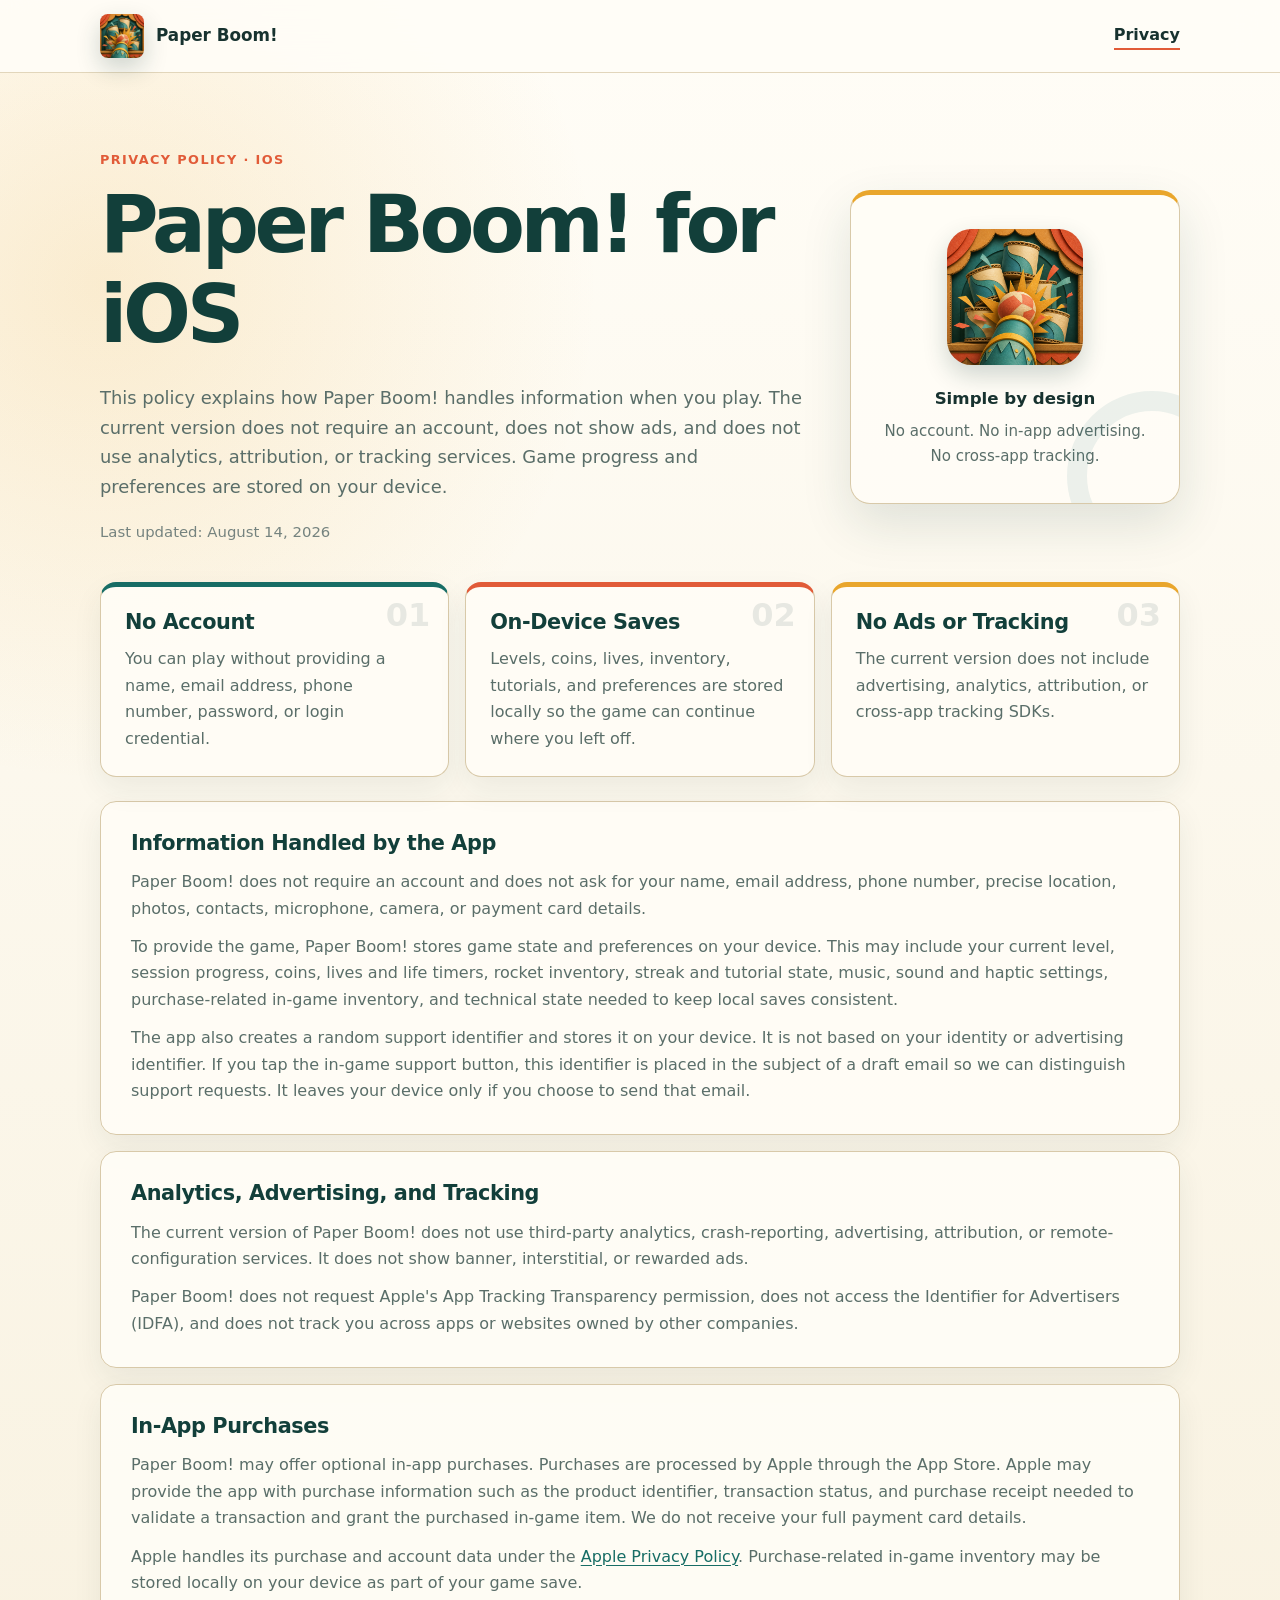
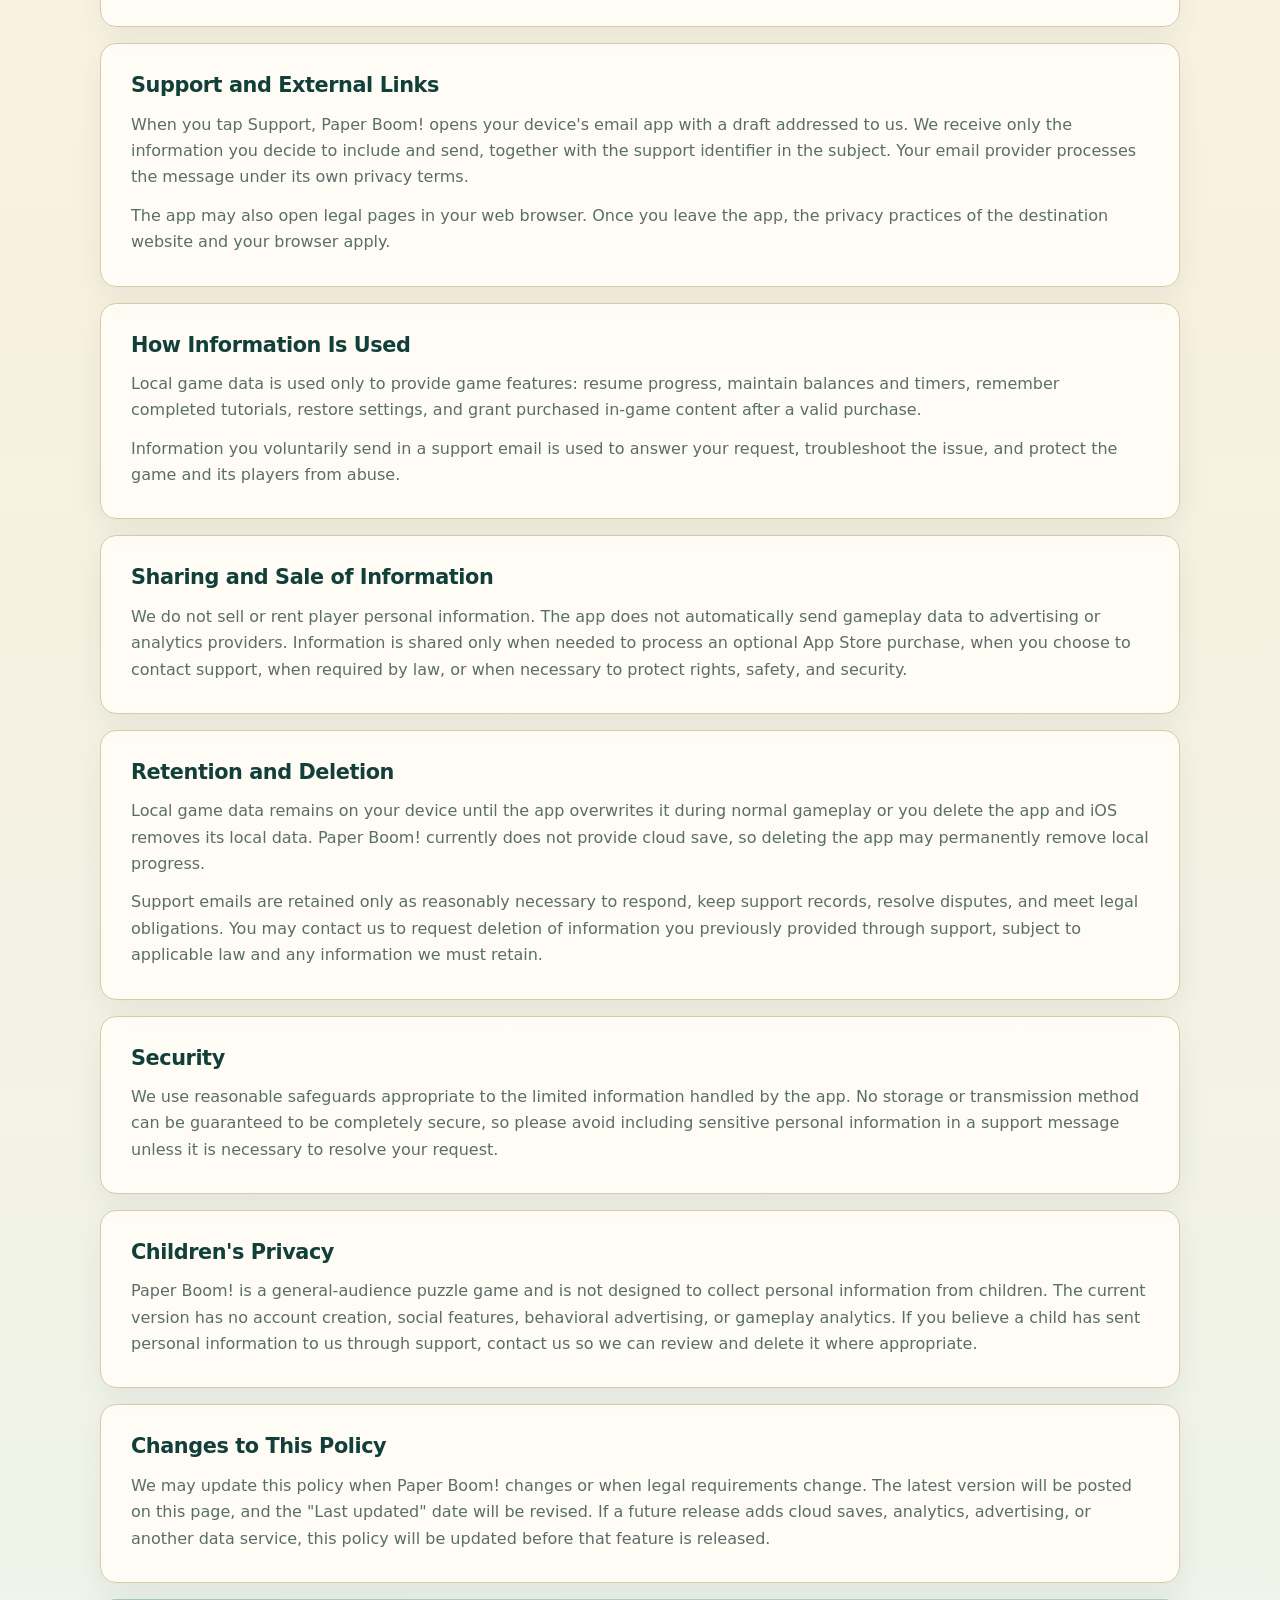
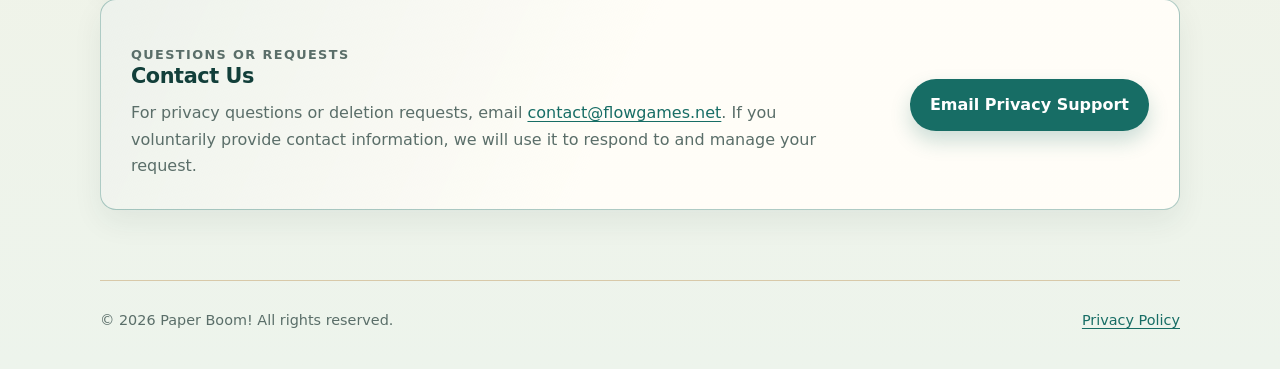
==== index.html @ e151715e "Add Paper Boom privacy site" ====
<!doctype html>
<html lang="en">
<head>
  <meta charset="utf-8">
  <meta name="viewport" content="width=device-width, initial-scale=1">
  <meta http-equiv="refresh" content="0; url=privacy.html">
  <meta name="robots" content="noindex">
  <title>Paper Boom! Privacy Policy</title>
  <link rel="canonical" href="privacy.html">
</head>
<body>
  <p><a href="privacy.html">Open the Paper Boom! Privacy Policy</a></p>
</body>
</html>
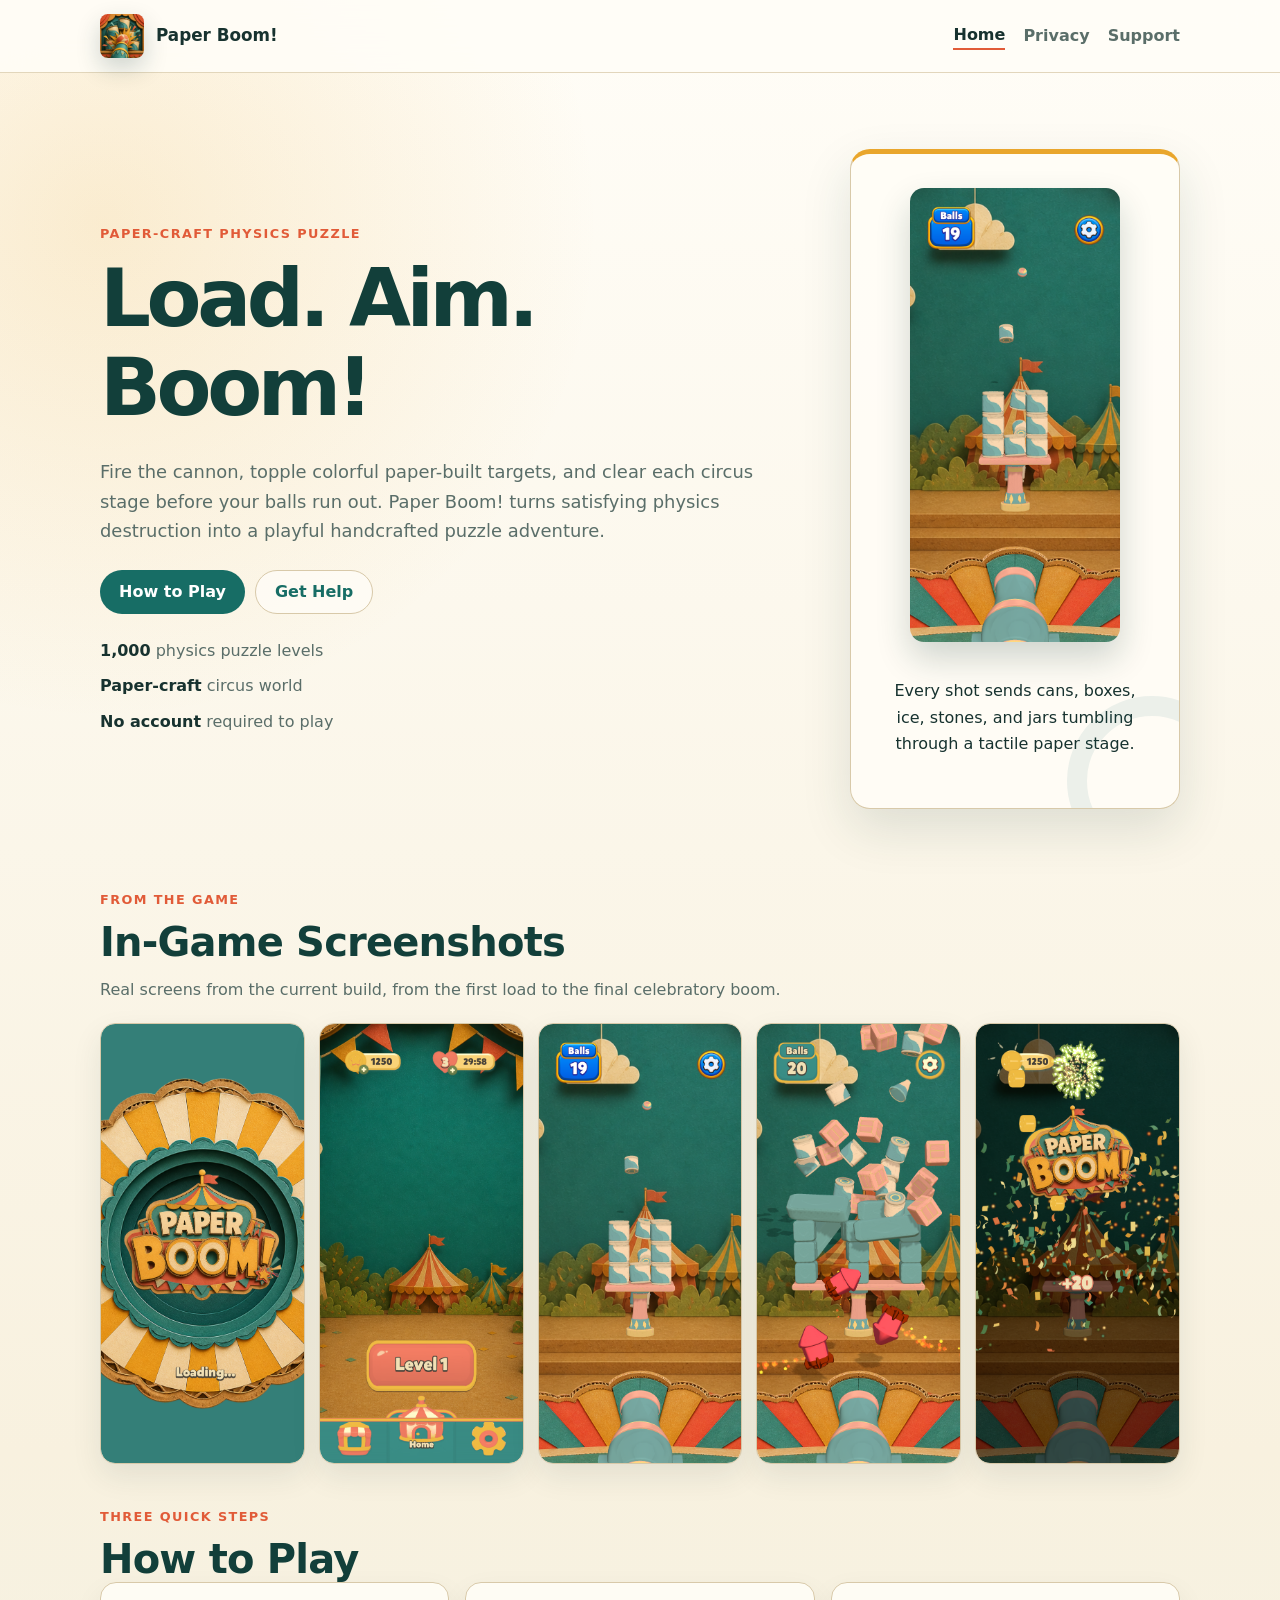
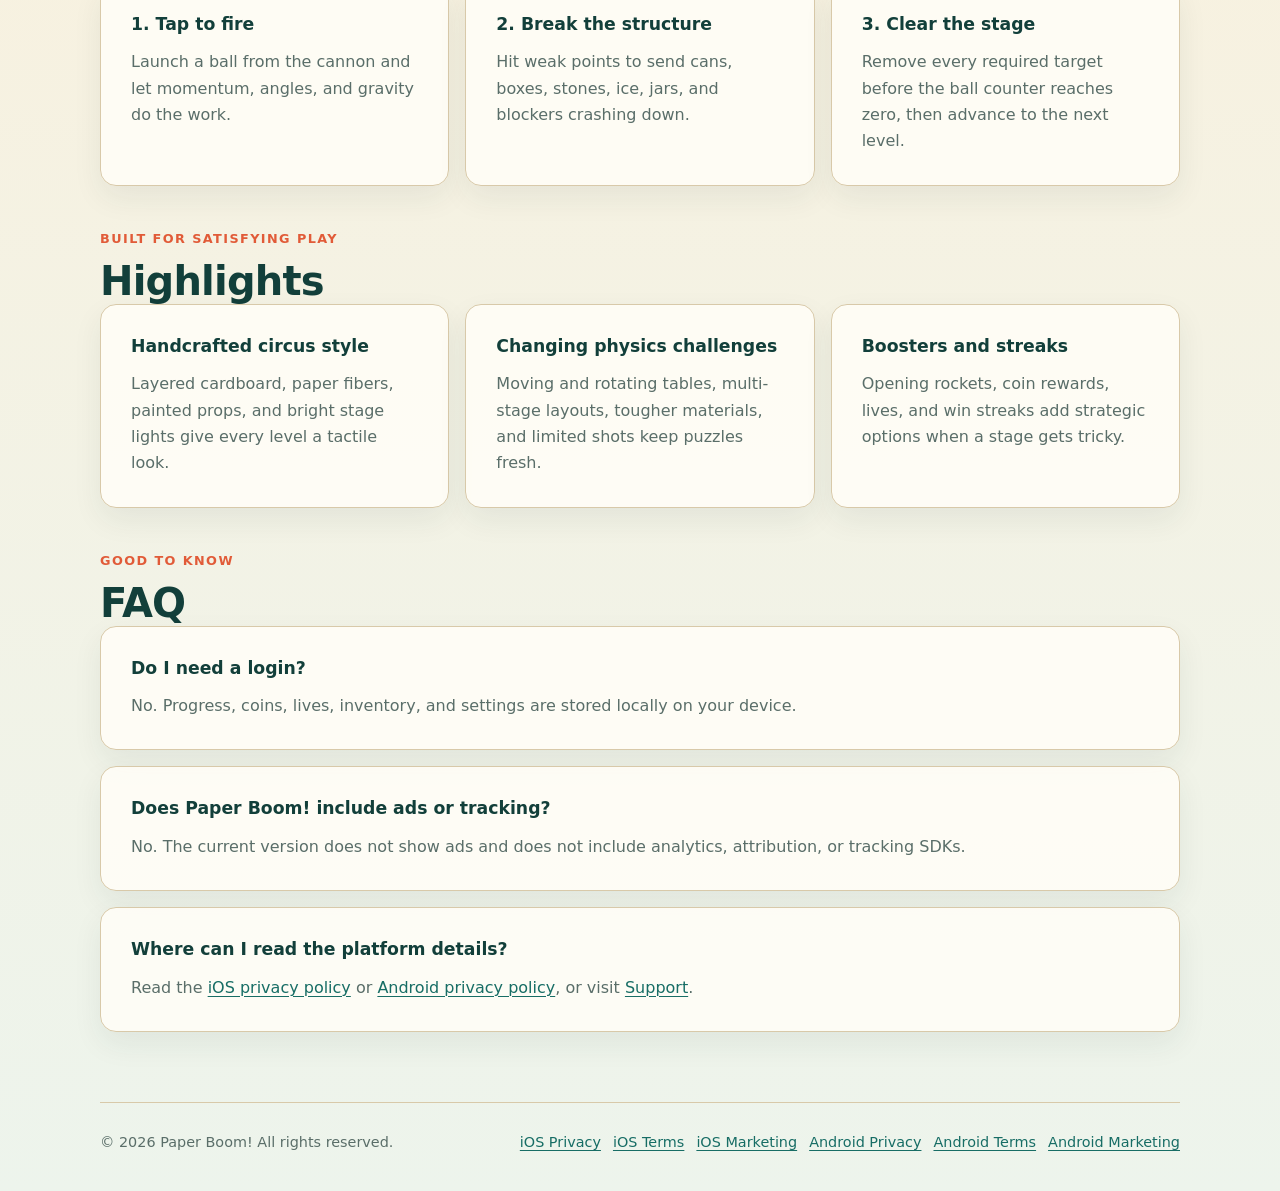
==== commit a0f920de: "Add iOS and Android site pages" ====
--- a/index.html
+++ b/index.html
@@ -3,12 +3,145 @@
 <head>
   <meta charset="utf-8">
   <meta name="viewport" content="width=device-width, initial-scale=1">
-  <meta http-equiv="refresh" content="0; url=privacy.html">
-  <meta name="robots" content="noindex">
-  <title>Paper Boom! Privacy Policy</title>
-  <link rel="canonical" href="privacy.html">
+  <meta name="robots" content="index,follow">
+  <meta name="description" content="Paper Boom! is a paper-craft cannon puzzle game with 1,000 physics-based stages.">
+  <meta name="theme-color" content="#123f3a">
+  <title>Paper Boom! | Paper-Craft Cannon Puzzle</title>
+  <link rel="icon" href="assets/app-icon.png">
+  <link rel="apple-touch-icon" href="assets/app-icon.png">
+  <link rel="stylesheet" href="assets/styles.css">
 </head>
 <body>
-  <p><a href="privacy.html">Open the Paper Boom! Privacy Policy</a></p>
+  <header class="site-header">
+    <nav class="top-nav" aria-label="Page navigation">
+      <a class="brand" href="index.html" aria-label="Paper Boom home">
+        <img src="assets/app-icon.png" alt="" width="44" height="44">
+        <span>Paper Boom!</span>
+      </a>
+      <div class="nav-links">
+        <a href="index.html" aria-current="page">Home</a>
+        <a href="privacy.html">Privacy</a>
+        <a href="support/">Support</a>
+      </div>
+    </nav>
+  </header>
+
+  <main>
+    <section class="hero landing-hero">
+      <div class="hero-copy">
+        <p class="eyebrow">Paper-Craft Physics Puzzle</p>
+        <h1>Load. Aim. Boom!</h1>
+        <p class="lead">
+          Fire the cannon, topple colorful paper-built targets, and clear each circus stage before your balls run out.
+          Paper Boom! turns satisfying physics destruction into a playful handcrafted puzzle adventure.
+        </p>
+        <div class="cta-row">
+          <a class="button-link" href="#how-to-play">How to Play</a>
+          <a class="button-link button-link--ghost" href="support/">Get Help</a>
+        </div>
+        <ul class="stat-list" aria-label="Game highlights">
+          <li><strong>1,000</strong> physics puzzle levels</li>
+          <li><strong>Paper-craft</strong> circus world</li>
+          <li><strong>No account</strong> required to play</li>
+        </ul>
+      </div>
+      <div class="hero-badge landing-preview" aria-label="Paper Boom gameplay preview">
+        <figure class="hero-shot">
+          <img src="assets/screenshots/03_shot.png" alt="A cannon ball smashing stacked paper cans in Paper Boom" loading="eager">
+        </figure>
+        <p>Every shot sends cans, boxes, ice, stones, and jars tumbling through a tactile paper stage.</p>
+      </div>
+    </section>
+
+    <section class="section-block">
+      <div class="section-header">
+        <p class="eyebrow">From the game</p>
+        <h2>In-Game Screenshots</h2>
+      </div>
+      <p class="section-intro">Real screens from the current build, from the first load to the final celebratory boom.</p>
+      <div class="screenshot-rail" role="list" aria-label="Paper Boom screenshot gallery">
+        <figure class="screenshot-card"><img src="assets/screenshots/01_loading.png" alt="Paper Boom loading screen" loading="lazy"></figure>
+        <figure class="screenshot-card"><img src="assets/screenshots/02_home.png" alt="Paper Boom home screen" loading="lazy"></figure>
+        <figure class="screenshot-card"><img src="assets/screenshots/03_shot.png" alt="A cannon shot breaking a tower" loading="lazy"></figure>
+        <figure class="screenshot-card"><img src="assets/screenshots/04_rockets.png" alt="Rocket boosters clearing a Paper Boom stage" loading="lazy"></figure>
+        <figure class="screenshot-card"><img src="assets/screenshots/05_win.png" alt="Paper Boom victory screen with confetti" loading="lazy"></figure>
+      </div>
+    </section>
+
+    <section id="how-to-play" class="section-block">
+      <div class="section-header">
+        <p class="eyebrow">Three quick steps</p>
+        <h2>How to Play</h2>
+      </div>
+      <div class="feature-grid">
+        <article class="policy-section">
+          <h3>1. Tap to fire</h3>
+          <p>Launch a ball from the cannon and let momentum, angles, and gravity do the work.</p>
+        </article>
+        <article class="policy-section">
+          <h3>2. Break the structure</h3>
+          <p>Hit weak points to send cans, boxes, stones, ice, jars, and blockers crashing down.</p>
+        </article>
+        <article class="policy-section">
+          <h3>3. Clear the stage</h3>
+          <p>Remove every required target before the ball counter reaches zero, then advance to the next level.</p>
+        </article>
+      </div>
+    </section>
+
+    <section class="section-block">
+      <div class="section-header">
+        <p class="eyebrow">Built for satisfying play</p>
+        <h2>Highlights</h2>
+      </div>
+      <div class="feature-grid">
+        <article class="policy-section">
+          <h3>Handcrafted circus style</h3>
+          <p>Layered cardboard, paper fibers, painted props, and bright stage lights give every level a tactile look.</p>
+        </article>
+        <article class="policy-section">
+          <h3>Changing physics challenges</h3>
+          <p>Moving and rotating tables, multi-stage layouts, tougher materials, and limited shots keep puzzles fresh.</p>
+        </article>
+        <article class="policy-section">
+          <h3>Boosters and streaks</h3>
+          <p>Opening rockets, coin rewards, lives, and win streaks add strategic options when a stage gets tricky.</p>
+        </article>
+      </div>
+    </section>
+
+    <section class="section-block faq-section">
+      <div class="section-header">
+        <p class="eyebrow">Good to know</p>
+        <h2>FAQ</h2>
+      </div>
+      <div class="faq-list">
+        <article class="policy-section">
+          <h3>Do I need a login?</h3>
+          <p>No. Progress, coins, lives, inventory, and settings are stored locally on your device.</p>
+        </article>
+        <article class="policy-section">
+          <h3>Does Paper Boom! include ads or tracking?</h3>
+          <p>No. The current version does not show ads and does not include analytics, attribution, or tracking SDKs.</p>
+        </article>
+        <article class="policy-section">
+          <h3>Where can I read the platform details?</h3>
+          <p>Read the <a href="privacy.html">iOS privacy policy</a> or <a href="android/privacy.html">Android privacy policy</a>, or visit <a href="support/">Support</a>.</p>
+        </article>
+      </div>
+    </section>
+  </main>
+
+  <footer class="site-footer">
+    <p>&copy; 2026 Paper Boom! All rights reserved.</p>
+    <nav class="footer-links" aria-label="Legal documents">
+      <a href="privacy.html">iOS Privacy</a>
+      <a href="terms-of-use.html">iOS Terms</a>
+      <a href="marketing.html">iOS Marketing</a>
+      <a href="android/privacy.html">Android Privacy</a>
+      <a href="android/terms-of-use.html">Android Terms</a>
+      <a href="android/marketing.html">Android Marketing</a>
+    </nav>
+  </footer>
 </body>
 </html>
--- a/assets/styles.css
+++ b/assets/styles.css
@@ -0,0 +1,622 @@
+:root {
+  color-scheme: light;
+  --ink: #17322f;
+  --muted: #5a6e69;
+  --paper: #f8f1df;
+  --panel: #fffdf7;
+  --line: #d8c9a9;
+  --teal: #176d65;
+  --teal-dark: #123f3a;
+  --gold: #e9a62c;
+  --coral: #e15b38;
+  --cream: #fff6d9;
+  --shadow: 0 20px 50px rgba(24, 58, 53, 0.13);
+}
+
+* {
+  box-sizing: border-box;
+}
+
+html {
+  scroll-behavior: smooth;
+}
+
+body {
+  min-width: 320px;
+  margin: 0;
+  background:
+    radial-gradient(circle at 8% 8%, rgba(233, 166, 44, 0.18), transparent 31rem),
+    linear-gradient(180deg, #fffdf7 0%, var(--paper) 52%, #edf4ec 100%);
+  color: var(--ink);
+  font-family: Inter, ui-sans-serif, system-ui, -apple-system, BlinkMacSystemFont, "Segoe UI", sans-serif;
+  line-height: 1.65;
+}
+
+a {
+  color: var(--teal);
+  text-decoration-thickness: 1px;
+  text-underline-offset: 0.18em;
+}
+
+a:hover {
+  color: var(--teal-dark);
+}
+
+a:focus-visible {
+  border-radius: 4px;
+  outline: 3px solid rgba(233, 166, 44, 0.7);
+  outline-offset: 4px;
+}
+
+.site-header {
+  position: sticky;
+  top: 0;
+  z-index: 10;
+  border-bottom: 1px solid rgba(216, 201, 169, 0.75);
+  background: rgba(255, 253, 247, 0.88);
+  backdrop-filter: blur(18px);
+}
+
+.top-nav {
+  display: flex;
+  align-items: center;
+  justify-content: space-between;
+  width: min(1080px, calc(100% - 32px));
+  min-height: 72px;
+  margin: 0 auto;
+}
+
+.brand {
+  display: inline-flex;
+  align-items: center;
+  gap: 12px;
+  color: var(--ink);
+  font-size: 1.05rem;
+  font-weight: 850;
+  text-decoration: none;
+}
+
+.brand img,
+.hero-badge img {
+  border-radius: 18%;
+  box-shadow: 0 10px 24px rgba(16, 53, 48, 0.2);
+}
+
+.nav-links {
+  display: flex;
+  align-items: center;
+  gap: 18px;
+  font-weight: 780;
+}
+
+.nav-links a {
+  color: var(--muted);
+  text-decoration: none;
+}
+
+.nav-links a[aria-current="page"] {
+  border-bottom: 2px solid var(--coral);
+  color: var(--ink);
+}
+
+.hero {
+  display: grid;
+  grid-template-columns: minmax(0, 1fr) 330px;
+  gap: 42px;
+  align-items: center;
+  width: min(1080px, calc(100% - 32px));
+  margin: 0 auto;
+  padding: 76px 0 38px;
+}
+
+.eyebrow {
+  margin: 0 0 10px;
+  color: var(--coral);
+  font-size: 0.8rem;
+  font-weight: 850;
+  letter-spacing: 0.11em;
+  text-transform: uppercase;
+}
+
+h1,
+h2 {
+  margin: 0;
+  color: var(--teal-dark);
+  line-height: 1.12;
+}
+
+h1 {
+  max-width: 740px;
+  font-size: clamp(3rem, 7vw, 5rem);
+  letter-spacing: -0.055em;
+}
+
+h2 {
+  font-size: 1.3rem;
+  letter-spacing: -0.02em;
+}
+
+.lead {
+  max-width: 760px;
+  margin: 24px 0 0;
+  color: var(--muted);
+  font-size: 1.12rem;
+}
+
+.updated {
+  margin: 18px 0 0;
+  color: #75837f;
+  font-size: 0.93rem;
+}
+
+.platform-switcher {
+  display: inline-flex;
+  flex-wrap: wrap;
+  align-items: center;
+  gap: 7px;
+  margin-top: 22px;
+  border: 1px solid var(--line);
+  border-radius: 999px;
+  background: rgba(255, 253, 247, 0.86);
+  padding: 6px;
+}
+
+.platform-switcher span {
+  padding: 4px 8px;
+  color: var(--muted);
+  font-size: 0.84rem;
+  font-weight: 760;
+}
+
+.platform-switcher a {
+  border-radius: 999px;
+  padding: 6px 12px;
+  font-weight: 800;
+  text-decoration: none;
+}
+
+.platform-switcher a[aria-current="page"] {
+  background: var(--teal);
+  color: white;
+}
+
+.document-nav {
+  display: flex;
+  flex-wrap: wrap;
+  gap: 14px;
+  margin-top: 16px;
+}
+
+.document-nav a {
+  border-bottom: 2px solid transparent;
+  color: var(--muted);
+  font-size: 0.9rem;
+  font-weight: 780;
+  text-decoration: none;
+}
+
+.document-nav a[aria-current="page"] {
+  border-bottom-color: var(--coral);
+  color: var(--ink);
+}
+
+.hero-badge {
+  position: relative;
+  display: grid;
+  justify-items: center;
+  gap: 20px;
+  overflow: hidden;
+  border: 1px solid var(--line);
+  border-top: 5px solid var(--gold);
+  border-radius: 20px;
+  background: rgba(255, 253, 247, 0.9);
+  padding: 34px 30px;
+  box-shadow: var(--shadow);
+  text-align: center;
+}
+
+.hero-badge::after {
+  position: absolute;
+  right: -58px;
+  bottom: -58px;
+  width: 130px;
+  height: 130px;
+  border: 20px solid rgba(23, 109, 101, 0.08);
+  border-radius: 50%;
+  content: "";
+}
+
+.hero-badge strong,
+.hero-badge span {
+  display: block;
+}
+
+.hero-badge strong {
+  margin-bottom: 7px;
+  font-size: 1.04rem;
+}
+
+.hero-badge span {
+  color: var(--muted);
+  font-size: 0.94rem;
+}
+
+.summary-grid {
+  display: grid;
+  grid-template-columns: repeat(3, minmax(0, 1fr));
+  gap: 16px;
+  width: min(1080px, calc(100% - 32px));
+  margin: 0 auto 24px;
+}
+
+.summary-grid article,
+.policy-section {
+  min-width: 0;
+  border: 1px solid var(--line);
+  border-radius: 16px;
+  background: rgba(255, 253, 247, 0.91);
+  box-shadow: 0 12px 30px rgba(24, 58, 53, 0.07);
+}
+
+.summary-grid article {
+  position: relative;
+  overflow: hidden;
+  padding: 24px;
+}
+
+.summary-grid article:nth-child(1) {
+  border-top: 5px solid var(--teal);
+}
+
+.summary-grid article:nth-child(2) {
+  border-top: 5px solid var(--coral);
+}
+
+.summary-grid article:nth-child(3) {
+  border-top: 5px solid var(--gold);
+}
+
+.card-number {
+  position: absolute;
+  top: 12px;
+  right: 18px;
+  color: rgba(23, 63, 58, 0.1);
+  font-size: 2rem;
+  font-weight: 900;
+  line-height: 1;
+}
+
+.summary-grid p,
+.policy-section p {
+  margin: 12px 0 0;
+  color: var(--muted);
+}
+
+.policy {
+  display: grid;
+  gap: 16px;
+  width: min(1080px, calc(100% - 32px));
+  margin: 0 auto;
+  padding-bottom: 70px;
+}
+
+.policy-section {
+  padding: 30px;
+}
+
+.policy-section p:first-of-type {
+  margin-top: 14px;
+}
+
+.policy-list {
+  margin: 14px 0 0;
+  padding-left: 22px;
+  color: var(--muted);
+}
+
+.policy-list li + li {
+  margin-top: 8px;
+}
+
+.copy-block {
+  overflow-x: auto;
+  max-width: 100%;
+  margin: 14px 0 0;
+  border: 1px solid var(--line);
+  border-radius: 12px;
+  background: var(--paper);
+  padding: 18px;
+  color: var(--ink);
+  font: inherit;
+  line-height: 1.65;
+  white-space: pre-wrap;
+  overflow-wrap: anywhere;
+}
+
+.copy-note {
+  margin-top: 8px;
+  color: #75837f;
+  font-size: 0.9rem;
+}
+
+.contact-panel {
+  display: flex;
+  align-items: center;
+  justify-content: space-between;
+  gap: 32px;
+  border-color: rgba(23, 109, 101, 0.35);
+  background:
+    linear-gradient(115deg, rgba(23, 109, 101, 0.08), rgba(255, 253, 247, 0.96) 48%),
+    var(--panel);
+}
+
+.contact-panel > div {
+  max-width: 720px;
+}
+
+.contact-button {
+  flex: 0 0 auto;
+  border-radius: 999px;
+  background: var(--teal);
+  padding: 13px 20px;
+  color: white;
+  font-weight: 800;
+  text-decoration: none;
+  box-shadow: 0 10px 20px rgba(23, 109, 101, 0.22);
+}
+
+.contact-button:hover {
+  background: var(--teal-dark);
+  color: white;
+  text-decoration: none;
+}
+
+.site-footer {
+  display: flex;
+  align-items: center;
+  justify-content: space-between;
+  gap: 24px;
+  width: min(1080px, calc(100% - 32px));
+  margin: 0 auto;
+  border-top: 1px solid var(--line);
+  padding: 28px 0 36px;
+  color: var(--muted);
+  font-size: 0.9rem;
+}
+
+.site-footer p {
+  margin: 0;
+}
+
+.footer-links {
+  display: flex;
+  flex-wrap: wrap;
+  justify-content: flex-end;
+  gap: 12px;
+}
+
+.footer-links a {
+  white-space: nowrap;
+}
+
+.button-link {
+  display: inline-flex;
+  align-items: center;
+  justify-content: center;
+  min-height: 44px;
+  border-radius: 999px;
+  background: var(--teal);
+  padding: 0 19px;
+  color: white;
+  font-weight: 850;
+  text-decoration: none;
+}
+
+.button-link:hover {
+  background: var(--teal-dark);
+  color: white;
+  text-decoration: none;
+}
+
+.button-link--ghost {
+  border: 1px solid var(--line);
+  background: rgba(255, 253, 247, 0.76);
+  color: var(--teal);
+}
+
+.button-link--ghost:hover {
+  background: var(--cream);
+  color: var(--teal-dark);
+}
+
+.cta-row {
+  display: flex;
+  flex-wrap: wrap;
+  gap: 10px;
+  margin-top: 24px;
+}
+
+.stat-list {
+  display: grid;
+  gap: 9px;
+  margin: 24px 0 0;
+  padding: 0;
+  color: var(--muted);
+  list-style: none;
+}
+
+.stat-list strong {
+  color: var(--ink);
+}
+
+.section-block {
+  width: min(1080px, calc(100% - 32px));
+  margin: 42px auto 0;
+}
+
+.section-header h2 {
+  font-size: clamp(1.8rem, 4vw, 2.5rem);
+}
+
+.section-intro {
+  max-width: 760px;
+  margin: 12px 0 0;
+  color: var(--muted);
+}
+
+.landing-preview {
+  align-self: stretch;
+}
+
+.hero-shot,
+.screenshot-card {
+  margin: 0;
+}
+
+.hero-shot {
+  width: min(210px, 100%);
+}
+
+.hero-shot img,
+.screenshot-card img {
+  display: block;
+  width: 100%;
+  height: auto;
+  border-radius: 14px;
+}
+
+.hero-shot img {
+  box-shadow: 0 16px 34px rgba(16, 53, 48, 0.2);
+}
+
+.screenshot-rail {
+  display: grid;
+  grid-template-columns: repeat(5, minmax(0, 1fr));
+  gap: 14px;
+  margin-top: 20px;
+}
+
+.screenshot-card {
+  overflow: hidden;
+  border: 1px solid var(--line);
+  border-radius: 15px;
+  background: var(--panel);
+  box-shadow: 0 12px 30px rgba(24, 58, 53, 0.09);
+}
+
+.feature-grid {
+  display: grid;
+  grid-template-columns: repeat(3, minmax(0, 1fr));
+  gap: 16px;
+}
+
+.feature-grid h3,
+.faq-list h3 {
+  margin: 0;
+  color: var(--teal-dark);
+  font-size: 1.08rem;
+  line-height: 1.3;
+}
+
+.faq-list {
+  display: grid;
+  gap: 16px;
+}
+
+.faq-section {
+  padding-bottom: 70px;
+}
+
+@media (max-width: 820px) {
+  .hero {
+    grid-template-columns: 1fr;
+    padding-top: 50px;
+  }
+
+  .hero-badge {
+    grid-template-columns: auto 1fr;
+    justify-items: start;
+    text-align: left;
+  }
+
+  .hero-badge img {
+    width: 94px;
+    height: 94px;
+  }
+
+  .summary-grid {
+    grid-template-columns: 1fr;
+  }
+
+  .screenshot-rail {
+    grid-template-columns: repeat(3, minmax(0, 1fr));
+  }
+
+  .feature-grid {
+    grid-template-columns: 1fr;
+  }
+}
+
+@media (max-width: 620px) {
+  .top-nav {
+    min-height: 64px;
+    gap: 12px;
+    padding: 10px 0;
+  }
+
+  .nav-links {
+    gap: 12px;
+    font-size: 0.92rem;
+  }
+
+  .brand img {
+    width: 38px;
+    height: 38px;
+  }
+
+  .hero {
+    gap: 28px;
+    padding: 42px 0 28px;
+  }
+
+  h1 {
+    font-size: clamp(2.7rem, 14vw, 4rem);
+  }
+
+  .lead {
+    font-size: 1.02rem;
+  }
+
+  .hero-badge {
+    grid-template-columns: 1fr;
+    justify-items: center;
+    padding: 26px;
+    text-align: center;
+  }
+
+  .summary-grid article,
+  .policy-section {
+    border-radius: 14px;
+    padding: 22px;
+  }
+
+  .contact-panel,
+  .site-footer {
+    align-items: flex-start;
+    flex-direction: column;
+  }
+
+  .footer-links {
+    justify-content: flex-start;
+  }
+
+  .screenshot-rail {
+    grid-template-columns: repeat(2, minmax(0, 1fr));
+  }
+}
+
+@media (prefers-reduced-motion: reduce) {
+  html {
+    scroll-behavior: auto;
+  }
+}
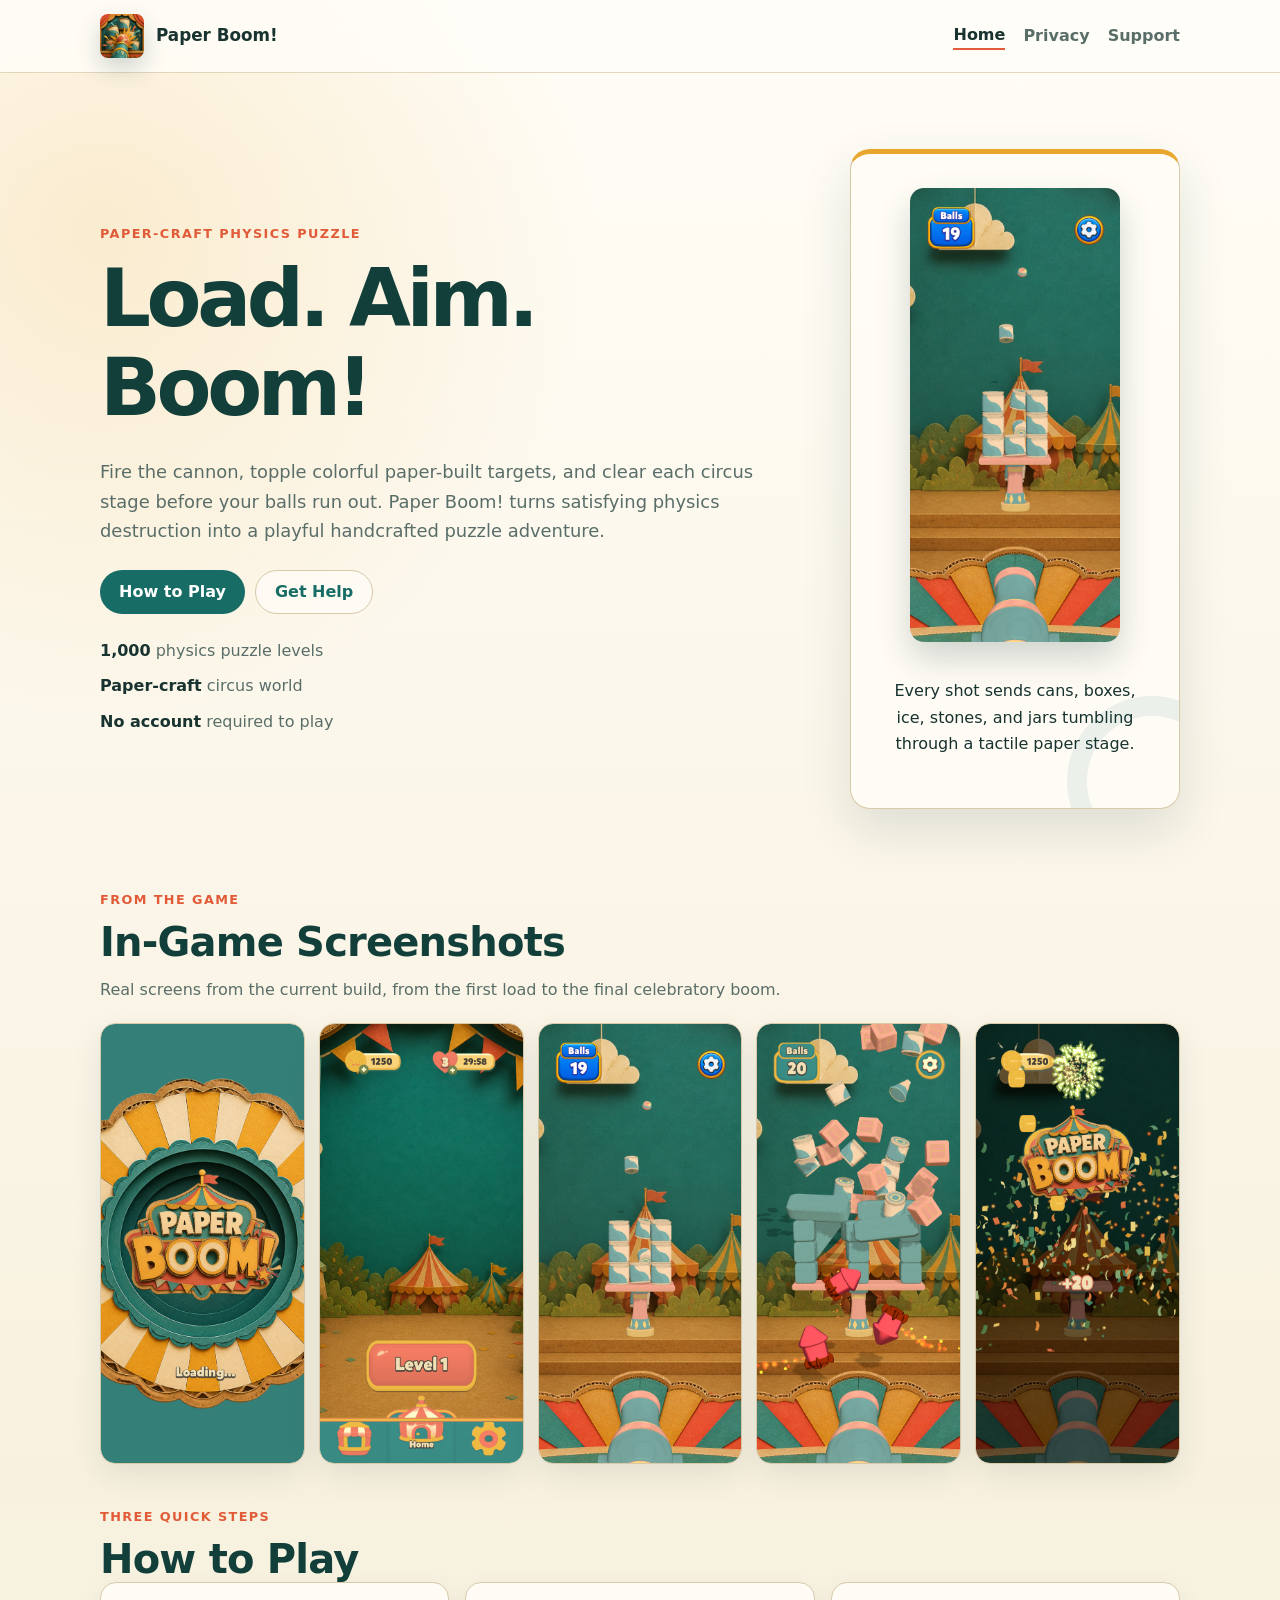
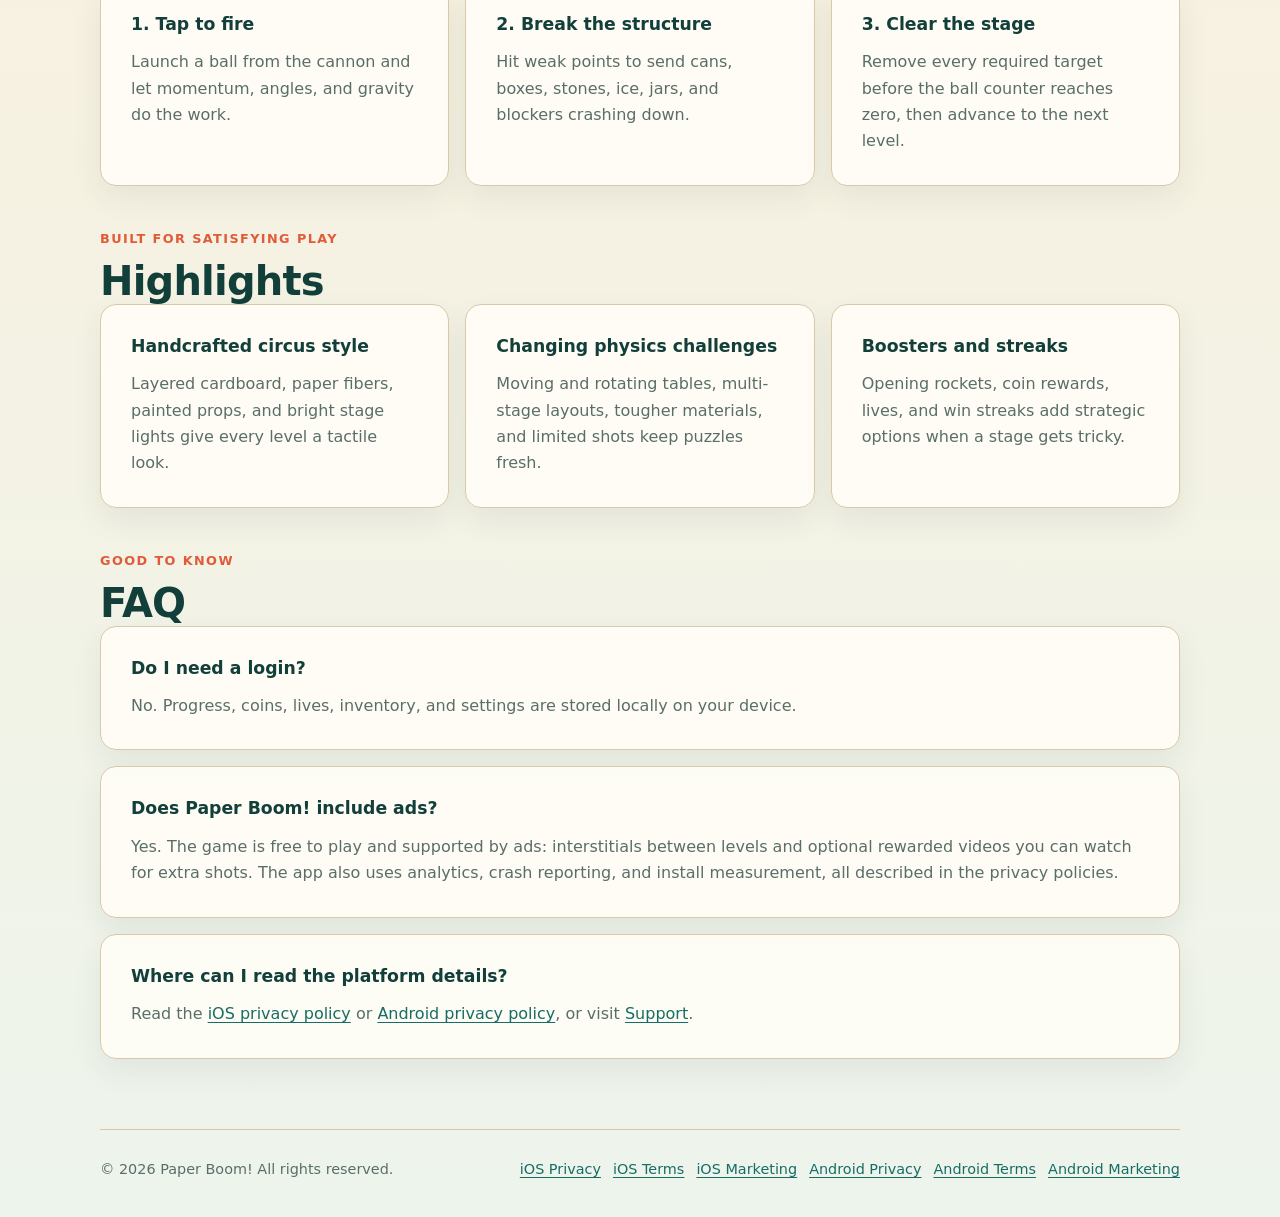
==== commit ebae090e: "Document ads, analytics and attribution across the site The app now ships AppLovin MAX (rewarded + i" ====
--- a/index.html
+++ b/index.html
@@ -121,8 +121,8 @@
           <p>No. Progress, coins, lives, inventory, and settings are stored locally on your device.</p>
         </article>
         <article class="policy-section">
-          <h3>Does Paper Boom! include ads or tracking?</h3>
-          <p>No. The current version does not show ads and does not include analytics, attribution, or tracking SDKs.</p>
+          <h3>Does Paper Boom! include ads?</h3>
+          <p>Yes. The game is free to play and supported by ads: interstitials between levels and optional rewarded videos you can watch for extra shots. The app also uses analytics, crash reporting, and install measurement, all described in the privacy policies.</p>
         </article>
         <article class="policy-section">
           <h3>Where can I read the platform details?</h3>
